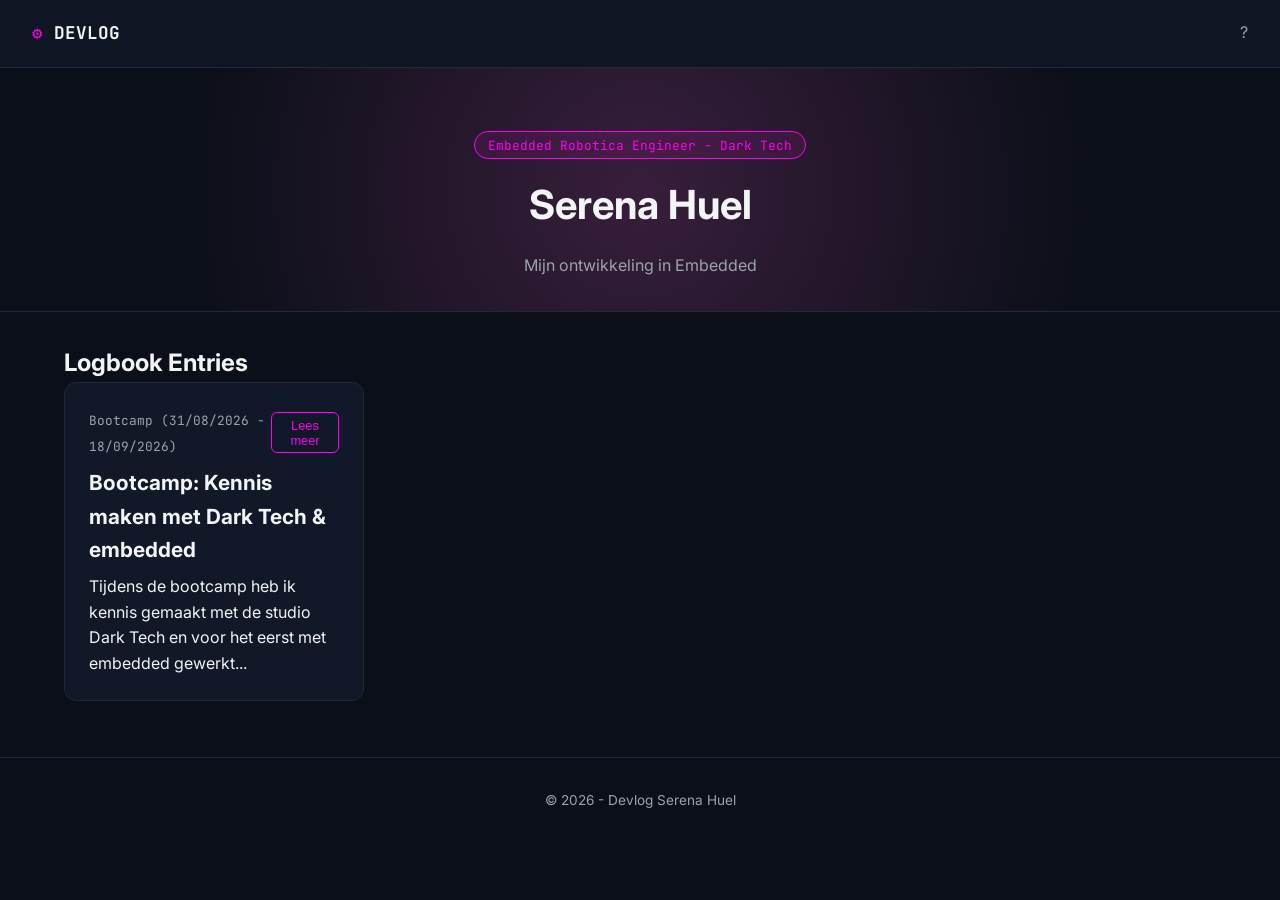
==== index.html @ 44e6a1cc "bootcamp" ====
<!DOCTYPE html>
<html lang="nl">
<head>
  <meta charset="UTF-8">
  <meta name="viewport" content="width=device-width, initial-scale=1.0">
  <title>Devlog | Embedded Robotics Engineer</title>
  <link rel="stylesheet" href="style.css">
  <link href="https://fonts.googleapis.com/css2?family=JetBrains+Mono:wght@400;700&family=Inter:wght@300;400;600&display=swap" rel="stylesheet">
</head>
<body>

  <nav class="navbar">
    <div class="logo">
      <span class="icon">&#9881;</span> DEVLOG</span>
    </div>
    <ul class="nav-links">
      <li><a href="#about">?</a></li>
    </ul>
  </nav>

  <header class="hero">
    <div class="hero-content">
      <span class="badge">Embedded Robotica Engineer - Dark Tech</span>
      <h1>Serena Huel</h1>
      <p>Mijn ontwikkeling in Embedded</p>
    </div>
  </header>

  <main class="container">

    <section class="posts-section" id="posts">
      <h2>Logbook Entries</h2>

      <article class="card post-card">
        <div class="post-header">
          <div>
            <span class="post-date">Bootcamp (31/08/2026 - 18/09/2026)</span>
          </div>
          <button class="toggle-btn" onclick="togglePost(this)">Lees meer</button>
        </div>
        <h3 class="post-title">Bootcamp: Kennis maken met Dark Tech & embedded</h3>
        <p class="post-excerpt">
          Tijdens de bootcamp heb ik kennis gemaakt met de studio Dark Tech en voor het eerst met embedded gewerkt...
        </p>
        <div class="post-body hidden">
          <hr>
          <p>
            Week 1: Deze week heb ik gewerkt aan de fictieve analyse over technologie. Ik heb deze gehouden over Ultron, aangezien dit mij een gepast topic leek.
            Voornamelijk vanwege het feit dat Ultron begon als een AI die de wereld zou moeten redden en daarna evil werd en een lichaam aannam. 
            We hadden onze eerste embedded les. Ik vond dit vrij lastig, omdat alles niet in een keer ging zoals ik wilde. 
            Uiteindelijk is het me toch gelukt om met de tutorial het werkend te krijgen. De lampjes gingen aan, knopjes werkte etc. 
            Na de tutorial wilde ik een tutorial volgen waarbij ik met het LCD schermpje het weer kon laten zien. Dit ging helemaal fout, er kwam rook van het schermpje af.
            Ik wist niet wat er fout was gegaan totdat ik een nieuw schermpje kreeg en het opnieuw probeerde, ik had de draadjes fout aangesloten.

            Week 2 (Foto nog Toevoegen): Deze week ben ik weer bezig geweest met een embedded les. ik heb geprobeerd een soort gambling systeem te maken met het embedded kitje, maar het is me nog niet gelukt.
            Bij designing dark tech heb ik met mijn groepje een robotje gebouwd van knustselmaterialen. We hadden hier vijf kaarten voor, gebaseerd hier op moesten wij iets maken, dit werd een robot. (reminder aan mezelf om foto's toe te voegen.)

            Week 3: In week 3 kregen wij alle opdracht pitches, het waren er behoorlijk veel. De keuze was lastig, maar ik heb gelukkig het project gekregen wat op nummer 1 stond!
            Dat is Juf Aimee!
          </p>
          <h4>Belangrijkste inzichten:</h4>
          <ul>
            <li>Goed opletten op hoe je bepaalde dingen aansluit, voor je het weet is het kapot</li>
          </ul>
        </div>
      </article>

    </section>
  </main>

  <footer>
    <p>&copy; 2026 - Devlog Serena Huel</p>
  </footer>

  <script src="script.js"></script>
</body>
</html>
---- style.css ----
:root {
  --bg-color: #0b0f19;
  --card-bg: #111827;
  --border-color: #1f2937;
  --text-main: #f3f4f6;
  --text-muted: #9ca3af;
  --accent: #ff00f2;
  --accent-hover: #d700a1;
  --code-bg: #05070c;
  --font-main: 'Inter', sans-serif;
  --font-mono: 'JetBrains Mono', monospace;
}

* {
  box-sizing: border-box;
  margin: 0;
  padding: 0;
}

body {
  background-color: var(--bg-color);
  color: var(--text-main);
  font-family: var(--font-main);
  line-height: 1.6;
}

.navbar {
  display: flex;
  justify-content: space-between;
  align-items: center;
  padding: 1.2rem 2rem;
  background-color: rgba(17, 24, 39, 0.8);
  backdrop-filter: blur(10px);
  border-bottom: 1px solid var(--border-color);
  position: sticky;
  top: 0;
  z-index: 100;
}

.logo {
  font-family: var(--font-mono);
  font-weight: 700;
  font-size: 1.1rem;
}

.icon {
  color: var(--accent);
}

.highlight {
  color: var(--accent);
}

.nav-links {
  display: flex;
  list-style: none;
  gap: 1.5rem;
}

.nav-links a {
  color: var(--text-muted);
  text-decoration: none;
  transition: color 0.3s;
}

.nav-links a:hover {
  color: var(--accent);
}

.hero {
  padding: 4rem 2rem 2rem;
  text-align: center;
  border-bottom: 1px solid var(--border-color);
  background: radial-gradient(circle at center, #381e3b 0%, var(--bg-color) 70%);
}

.badge {
  background: rgba(212, 36, 188, 0.1);
  color: var(--accent);
  padding: 0.3rem 0.8rem;
  border-radius: 20px;
  font-size: 0.8rem;
  font-family: var(--font-mono);
  border: 1px solid var(--accent);
}

.hero h1 {
  font-size: 2.5rem;
  margin: 1rem 0;
}

.hero p {
  color: var(--text-muted);
  max-width: 600px;
  margin: 0 auto;
}

.container {
  display: grid;
  grid-template-columns: 300px 1fr;
  gap: 2rem;
  max-width: 1200px;
  margin: 2rem auto;
  padding: 0 1.5rem;
}

@media (max-width: 768px) {
  .container {
    grid-template-columns: 1fr;
  }
}

.card {
  background-color: var(--card-bg);
  border: 1px solid var(--border-color);
  border-radius: 12px;
  padding: 1.5rem;
  margin-bottom: 1.5rem;
}

.card:hover {
  box-shadow: 0 0 3px 0 rgba(255, 0, 242, 1), 0 4px 6px 0 rgba(255, 0, 242, 1);
}

.post-header {
  display: flex;
  justify-content: space-between;
  align-items: center;
  margin-bottom: 0.5rem;
}

.post-date {
  font-size: 0.8rem;
  color: var(--text-muted);
  font-family: var(--font-mono);
}

.post-tag {
  background: rgba(255, 255, 255, 0.05);
  font-size: 0.75rem;
  padding: 0.2rem 0.5rem;
  border-radius: 4px;
  margin-left: 0.5rem;
}

.post-title {
  font-size: 1.3rem;
  margin-bottom: 0.5rem;
}

.toggle-btn {
  background: transparent;
  border: 1px solid var(--accent);
  color: var(--accent);
  padding: 0.3rem 0.8rem;
  border-radius: 6px;
  cursor: pointer;
  font-size: 0.8rem;
  transition: 0.2s;
}

.toggle-btn:hover {
  background: var(--accent);
  color: #000;
}

.post-body {
  margin-top: 1rem;
}

.post-body.hidden {
  display: none;
}

hr {
  border: 0;
  height: 1px;
  background: var(--border-color);
  margin: 1rem 0;
}

footer {
  text-align: center;
  padding: 2rem;
  border-top: 1px solid var(--border-color);
  color: var(--text-muted);
  font-size: 0.85rem;
}
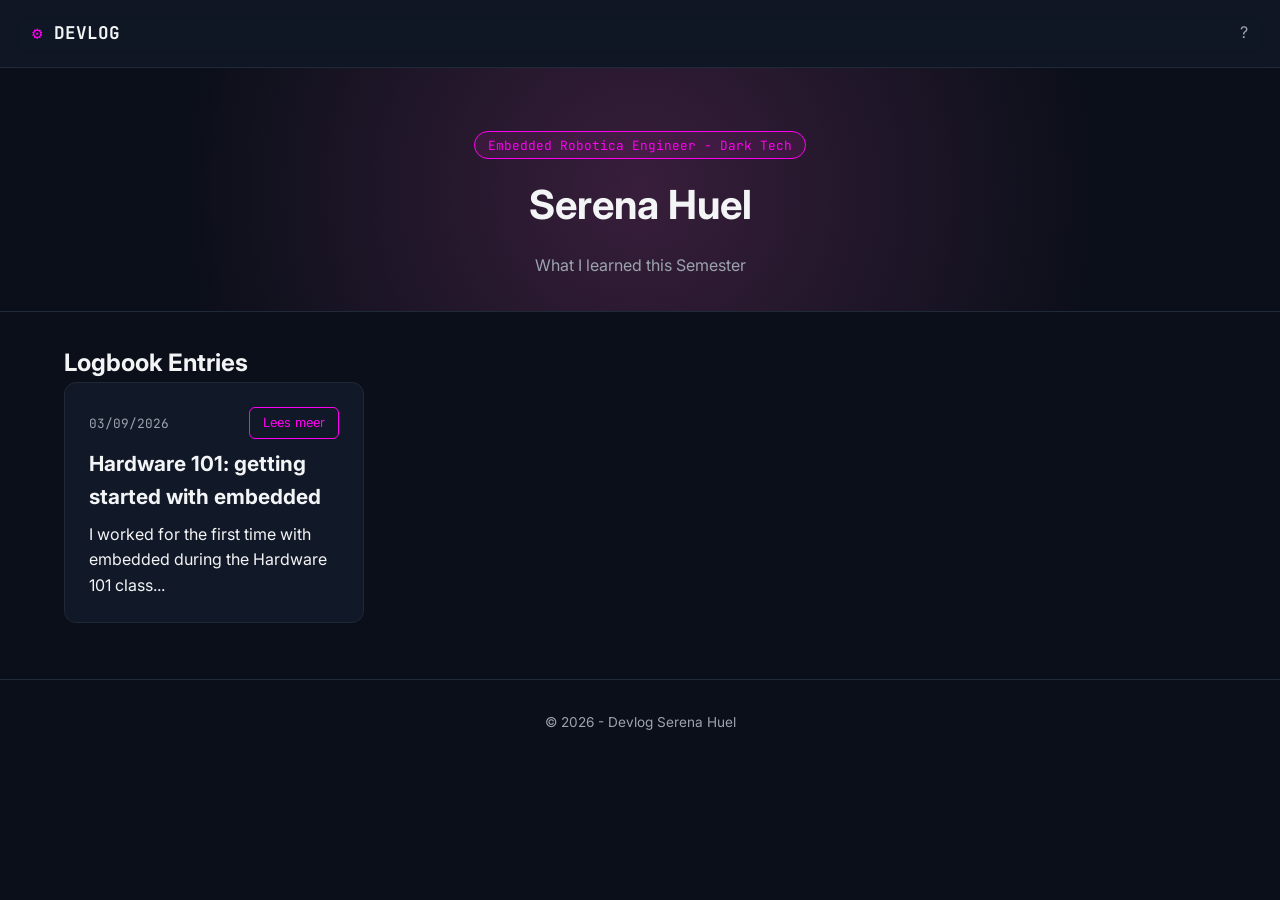
==== commit 90650ece: "bootcamp" ====
--- a/index.html
+++ b/index.html
@@ -3,7 +3,7 @@
 <head>
   <meta charset="UTF-8">
   <meta name="viewport" content="width=device-width, initial-scale=1.0">
-  <title>Devlog | Embedded Robotics Engineer</title>
+  <title>Devlog | Home</title>
   <link rel="stylesheet" href="style.css">
   <link href="https://fonts.googleapis.com/css2?family=JetBrains+Mono:wght@400;700&family=Inter:wght@300;400;600&display=swap" rel="stylesheet">
 </head>
@@ -14,7 +14,7 @@
       <span class="icon">&#9881;</span> DEVLOG</span>
     </div>
     <ul class="nav-links">
-      <li><a href="#about">?</a></li>
+      <li><a href="#">?</a></li>
     </ul>
   </nav>
 
@@ -22,7 +22,7 @@
     <div class="hero-content">
       <span class="badge">Embedded Robotica Engineer - Dark Tech</span>
       <h1>Serena Huel</h1>
-      <p>Mijn ontwikkeling in Embedded</p>
+      <p>What I learned this Semester</p>
     </div>
   </header>
 
@@ -34,35 +34,14 @@
       <article class="card post-card">
         <div class="post-header">
           <div>
-            <span class="post-date">Bootcamp (31/08/2026 - 18/09/2026)</span>
+            <span class="post-date">03/09/2026</span>
           </div>
-          <button class="toggle-btn" onclick="togglePost(this)">Lees meer</button>
+            <a class="toggle-btn" href="hardware101.html">Lees meer</a>        
         </div>
-        <h3 class="post-title">Bootcamp: Kennis maken met Dark Tech & embedded</h3>
+        <h3 class="post-title">Hardware 101: getting started with embedded</h3>
         <p class="post-excerpt">
-          Tijdens de bootcamp heb ik kennis gemaakt met de studio Dark Tech en voor het eerst met embedded gewerkt...
+            I worked for the first time with embedded during the Hardware 101 class...
         </p>
-        <div class="post-body hidden">
-          <hr>
-          <p>
-            Week 1: Deze week heb ik gewerkt aan de fictieve analyse over technologie. Ik heb deze gehouden over Ultron, aangezien dit mij een gepast topic leek.
-            Voornamelijk vanwege het feit dat Ultron begon als een AI die de wereld zou moeten redden en daarna evil werd en een lichaam aannam. 
-            We hadden onze eerste embedded les. Ik vond dit vrij lastig, omdat alles niet in een keer ging zoals ik wilde. 
-            Uiteindelijk is het me toch gelukt om met de tutorial het werkend te krijgen. De lampjes gingen aan, knopjes werkte etc. 
-            Na de tutorial wilde ik een tutorial volgen waarbij ik met het LCD schermpje het weer kon laten zien. Dit ging helemaal fout, er kwam rook van het schermpje af.
-            Ik wist niet wat er fout was gegaan totdat ik een nieuw schermpje kreeg en het opnieuw probeerde, ik had de draadjes fout aangesloten.
-
-            Week 2 (Foto nog Toevoegen): Deze week ben ik weer bezig geweest met een embedded les. ik heb geprobeerd een soort gambling systeem te maken met het embedded kitje, maar het is me nog niet gelukt.
-            Bij designing dark tech heb ik met mijn groepje een robotje gebouwd van knustselmaterialen. We hadden hier vijf kaarten voor, gebaseerd hier op moesten wij iets maken, dit werd een robot. (reminder aan mezelf om foto's toe te voegen.)
-
-            Week 3: In week 3 kregen wij alle opdracht pitches, het waren er behoorlijk veel. De keuze was lastig, maar ik heb gelukkig het project gekregen wat op nummer 1 stond!
-            Dat is Juf Aimee!
-          </p>
-          <h4>Belangrijkste inzichten:</h4>
-          <ul>
-            <li>Goed opletten op hoe je bepaalde dingen aansluit, voor je het weet is het kapot</li>
-          </ul>
-        </div>
       </article>
 
     </section>
--- a/style.css
+++ b/style.css
@@ -157,6 +157,7 @@
   cursor: pointer;
   font-size: 0.8rem;
   transition: 0.2s;
+  text-decoration: none;
 }
 
 .toggle-btn:hover {
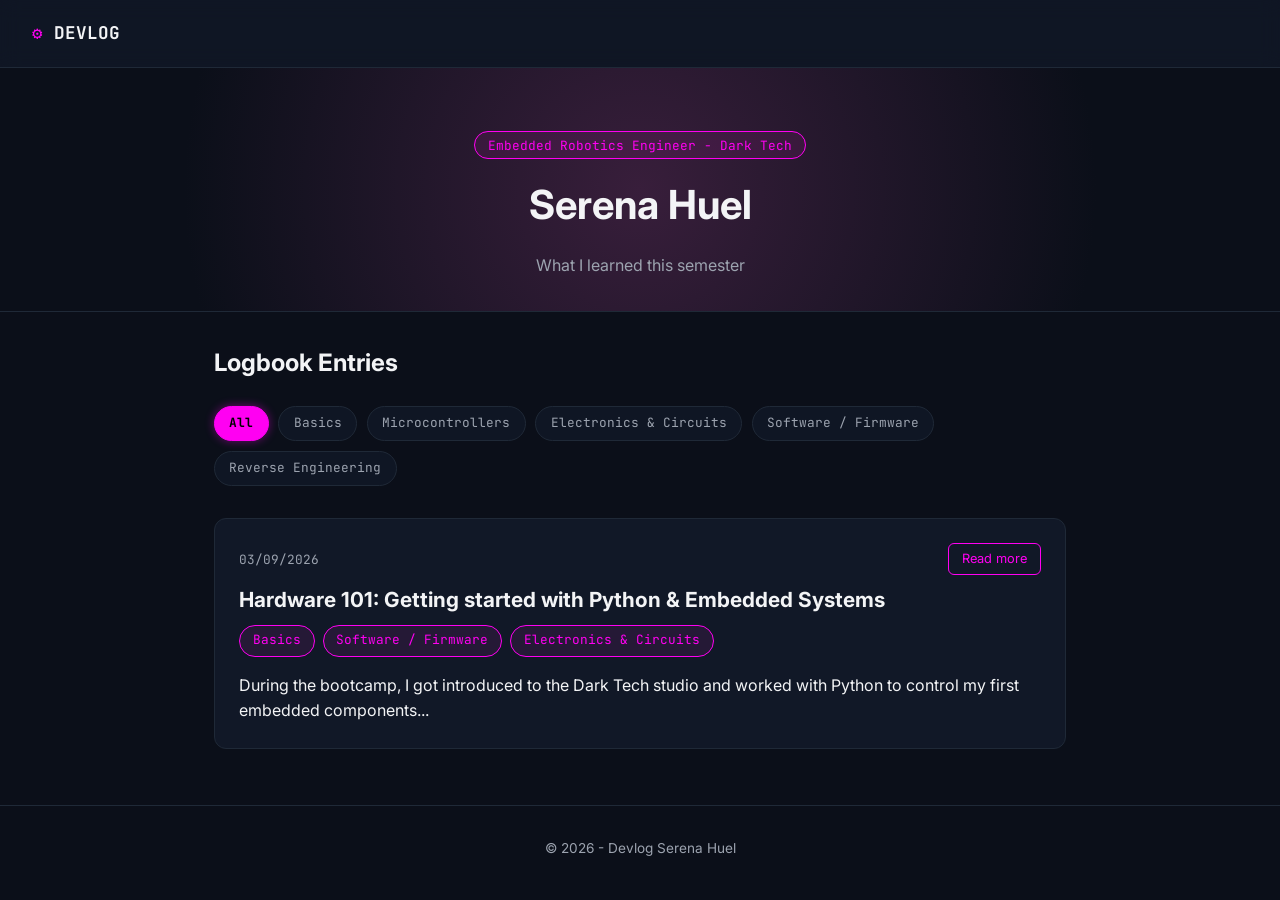
==== commit bc1fc55d: "bootcamp" ====
--- a/index.html
+++ b/index.html
@@ -1,5 +1,5 @@
 <!DOCTYPE html>
-<html lang="nl">
+<html lang="en">
 <head>
   <meta charset="UTF-8">
   <meta name="viewport" content="width=device-width, initial-scale=1.0">
@@ -11,18 +11,17 @@
 
   <nav class="navbar">
     <div class="logo">
-      <span class="icon">&#9881;</span> DEVLOG</span>
+      <span class="icon">&#9881;</span> DEVLOG
     </div>
     <ul class="nav-links">
-      <li><a href="#">?</a></li>
     </ul>
   </nav>
 
   <header class="hero">
     <div class="hero-content">
-      <span class="badge">Embedded Robotica Engineer - Dark Tech</span>
+      <span class="badge">Embedded Robotics Engineer - Dark Tech</span>
       <h1>Serena Huel</h1>
-      <p>What I learned this Semester</p>
+      <p>What I learned this semester</p>
     </div>
   </header>
 
@@ -31,16 +30,33 @@
     <section class="posts-section" id="posts">
       <h2>Logbook Entries</h2>
 
-      <article class="card post-card">
+      <div class="filter-container">
+        <span class="filter-tag active" data-filter="all">All</span>
+        <span class="filter-tag" data-filter="basics">Basics</span>
+        <span class="filter-tag" data-filter="microcontrollers">Microcontrollers</span>
+        <span class="filter-tag" data-filter="electronics">Electronics & Circuits</span>
+        <span class="filter-tag" data-filter="software">Software / Firmware</span>
+        <span class="filter-tag" data-filter="reverse-engineering">Reverse Engineering</span>
+      </div>
+
+      <article class="card post-card" data-tags="basics software electronics">
         <div class="post-header">
           <div>
             <span class="post-date">03/09/2026</span>
           </div>
-            <a class="toggle-btn" href="hardware101.html">Lees meer</a>        
+          <a class="toggle-btn" href="hardware101.html">Read more</a>        
         </div>
-        <h3 class="post-title">Hardware 101: getting started with embedded</h3>
+        
+        <h3 class="post-title">Hardware 101: Getting started with Python & Embedded Systems</h3>
+        
+        <div class="post-tags">
+          <span class="tag">Basics</span>
+          <span class="tag">Software / Firmware</span>
+          <span class="tag">Electronics & Circuits</span>
+        </div>
+
         <p class="post-excerpt">
-            I worked for the first time with embedded during the Hardware 101 class...
+          During the bootcamp, I got introduced to the Dark Tech studio and worked with Python to control my first embedded components...
         </p>
       </article>
 
--- a/style.css
+++ b/style.css
@@ -97,25 +97,54 @@
 
 .container {
   display: grid;
-  grid-template-columns: 300px 1fr;
-  gap: 2rem;
-  max-width: 1200px;
+  grid-template-columns: 1fr;
+  max-width: 900px;
   margin: 2rem auto;
   padding: 0 1.5rem;
 }
 
-@media (max-width: 768px) {
-  .container {
-    grid-template-columns: 1fr;
-  }
-}
-
+/* --- FILTER BAR STYLES --- */
+.filter-container {
+  display: flex;
+  flex-wrap: wrap;
+  gap: 0.6rem;
+  margin: 1.5rem 0 2rem 0;
+}
+
+.filter-tag {
+  background: rgba(17, 24, 39, 0.8);
+  color: var(--text-muted);
+  padding: 0.4rem 0.9rem;
+  border-radius: 20px;
+  font-size: 0.8rem;
+  font-family: var(--font-mono);
+  border: 1px solid var(--border-color);
+  cursor: pointer;
+  transition: all 0.25s ease;
+  user-select: none;
+}
+
+.filter-tag:hover {
+  border-color: var(--accent);
+  color: var(--accent);
+}
+
+.filter-tag.active {
+  background: var(--accent);
+  color: #000;
+  font-weight: 700;
+  border-color: var(--accent);
+  box-shadow: 0 0 10px rgba(255, 0, 242, 0.4);
+}
+
+/* --- CARDS & POSTS --- */
 .card {
   background-color: var(--card-bg);
   border: 1px solid var(--border-color);
   border-radius: 12px;
   padding: 1.5rem;
   margin-bottom: 1.5rem;
+  transition: opacity 0.3s ease, transform 0.3s ease, box-shadow 0.3s ease;
 }
 
 .card:hover {
@@ -135,14 +164,6 @@
   font-family: var(--font-mono);
 }
 
-.post-tag {
-  background: rgba(255, 255, 255, 0.05);
-  font-size: 0.75rem;
-  padding: 0.2rem 0.5rem;
-  border-radius: 4px;
-  margin-left: 0.5rem;
-}
-
 .post-title {
   font-size: 1.3rem;
   margin-bottom: 0.5rem;
@@ -165,12 +186,21 @@
   color: #000;
 }
 
-.post-body {
-  margin-top: 1rem;
-}
-
-.post-body.hidden {
-  display: none;
+.post-tags {
+  display: flex;
+  flex-wrap: wrap;
+  gap: 0.5rem;
+  margin: 0.5rem 0 1rem 0;
+}
+
+.tag {
+  background: rgba(212, 36, 188, 0.1);
+  color: var(--accent);
+  padding: 0.3rem 0.8rem;
+  border-radius: 20px;
+  font-size: 0.8rem;
+  font-family: var(--font-mono);
+  border: 1px solid var(--accent);
 }
 
 hr {
@@ -180,6 +210,56 @@
   margin: 1rem 0;
 }
 
+/* --- ARTICLE DETAIL PAGE STYLES --- */
+.article-detail {
+  padding: 2.5rem;
+}
+
+.article-header h1 {
+  font-size: 2.2rem;
+  margin: 0.8rem 0;
+  line-height: 1.3;
+}
+
+.article-content {
+  margin-top: 1.5rem;
+}
+
+.article-content h2 {
+  font-size: 1.4rem;
+  color: var(--accent);
+  margin: 1.8rem 0 0.8rem 0;
+  font-family: var(--font-mono);
+}
+
+.article-content p {
+  margin-bottom: 1.2rem;
+  color: #d1d5db;
+}
+
+.article-content ul {
+  margin: 0.8rem 0 1.5rem 1.5rem;
+  color: #d1d5db;
+}
+
+.article-content li {
+  margin-bottom: 0.5rem;
+}
+
+.article-content strong {
+  color: var(--text-main);
+}
+
+.article-content a {
+  color: var(--text-main); /* or #ffffff */
+  text-decoration: underline;
+  transition: color 0.2s ease;
+}
+
+.article-content a:hover {
+  color: var(--accent);
+}
+
 footer {
   text-align: center;
   padding: 2rem;
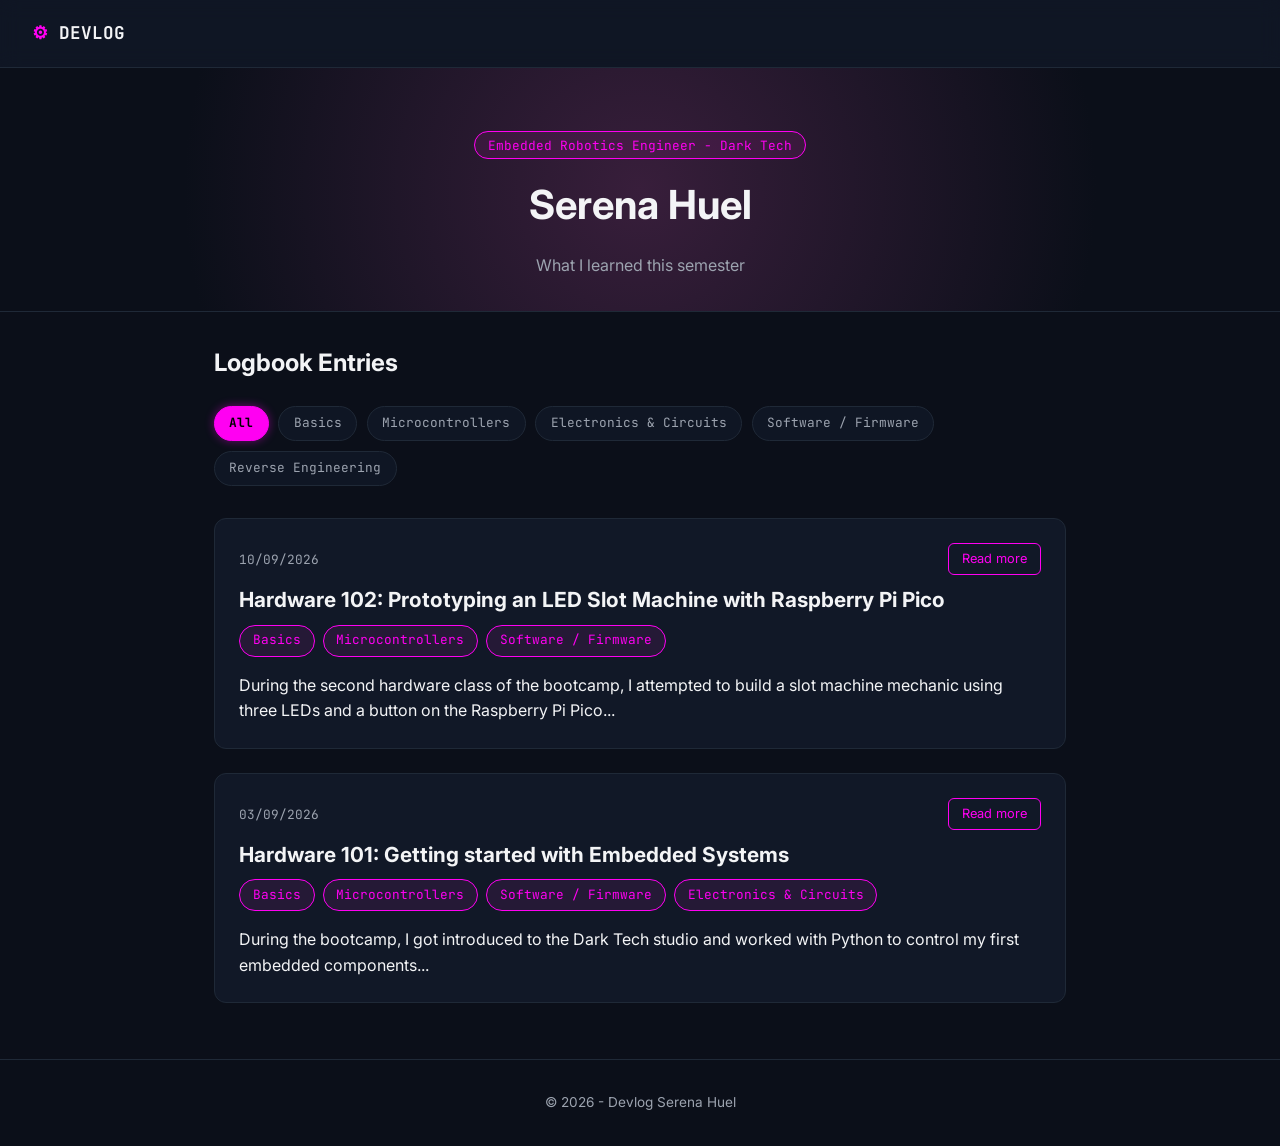
==== commit 3bfe157f: "bootcamp" ====
--- a/index.html
+++ b/index.html
@@ -28,37 +28,59 @@
   <main class="container">
 
     <section class="posts-section" id="posts">
-      <h2>Logbook Entries</h2>
+        <h2>Logbook Entries</h2>
 
-      <div class="filter-container">
-        <span class="filter-tag active" data-filter="all">All</span>
-        <span class="filter-tag" data-filter="basics">Basics</span>
-        <span class="filter-tag" data-filter="microcontrollers">Microcontrollers</span>
-        <span class="filter-tag" data-filter="electronics">Electronics & Circuits</span>
-        <span class="filter-tag" data-filter="software">Software / Firmware</span>
-        <span class="filter-tag" data-filter="reverse-engineering">Reverse Engineering</span>
-      </div>
-
-      <article class="card post-card" data-tags="basics software electronics">
-        <div class="post-header">
-          <div>
-            <span class="post-date">03/09/2026</span>
-          </div>
-          <a class="toggle-btn" href="hardware101.html">Read more</a>        
-        </div>
-        
-        <h3 class="post-title">Hardware 101: Getting started with Python & Embedded Systems</h3>
-        
-        <div class="post-tags">
-          <span class="tag">Basics</span>
-          <span class="tag">Software / Firmware</span>
-          <span class="tag">Electronics & Circuits</span>
+        <div class="filter-container">
+            <span class="filter-tag active" data-filter="all">All</span>
+            <span class="filter-tag" data-filter="basics">Basics</span>
+            <span class="filter-tag" data-filter="microcontrollers">Microcontrollers</span>
+            <span class="filter-tag" data-filter="electronics">Electronics & Circuits</span>
+            <span class="filter-tag" data-filter="software">Software / Firmware</span>
+            <span class="filter-tag" data-filter="reverse-engineering">Reverse Engineering</span>
         </div>
 
-        <p class="post-excerpt">
-          During the bootcamp, I got introduced to the Dark Tech studio and worked with Python to control my first embedded components...
-        </p>
-      </article>
+        <article class="card post-card" data-tags="basics microcontrollers software">
+            <div class="post-header">
+                <div>
+                    <span class="post-date">10/09/2026</span>
+                </div>
+                <a class="toggle-btn" href="hardware102.html">Read more</a>        
+            </div>
+  
+            <h3 class="post-title">Hardware 102: Prototyping an LED Slot Machine with Raspberry Pi Pico</h3>
+  
+            <div class="post-tags">
+                <span class="tag">Basics</span>
+                <span class="tag">Microcontrollers</span>
+                <span class="tag">Software / Firmware</span>
+            </div>
+
+            <p class="post-excerpt">
+                During the second hardware class of the bootcamp, I attempted to build a slot machine mechanic using three LEDs and a button on the Raspberry Pi Pico...
+            </p>
+        </article>
+
+        <article class="card post-card" data-tags="basics microcontrollers software electronics">
+            <div class="post-header">
+                <div>
+                    <span class="post-date">03/09/2026</span>
+                </div>
+                <a class="toggle-btn" href="hardware101.html">Read more</a>        
+            </div>
+        
+            <h3 class="post-title">Hardware 101: Getting started with Embedded Systems</h3>
+        
+            <div class="post-tags">
+                <span class="tag">Basics</span>
+                <span class="tag">Microcontrollers</span>
+                <span class="tag">Software / Firmware</span>
+                <span class="tag">Electronics & Circuits</span>
+            </div>
+
+            <p class="post-excerpt">
+                During the bootcamp, I got introduced to the Dark Tech studio and worked with Python to control my first embedded components...
+            </p>
+        </article>
 
     </section>
   </main>
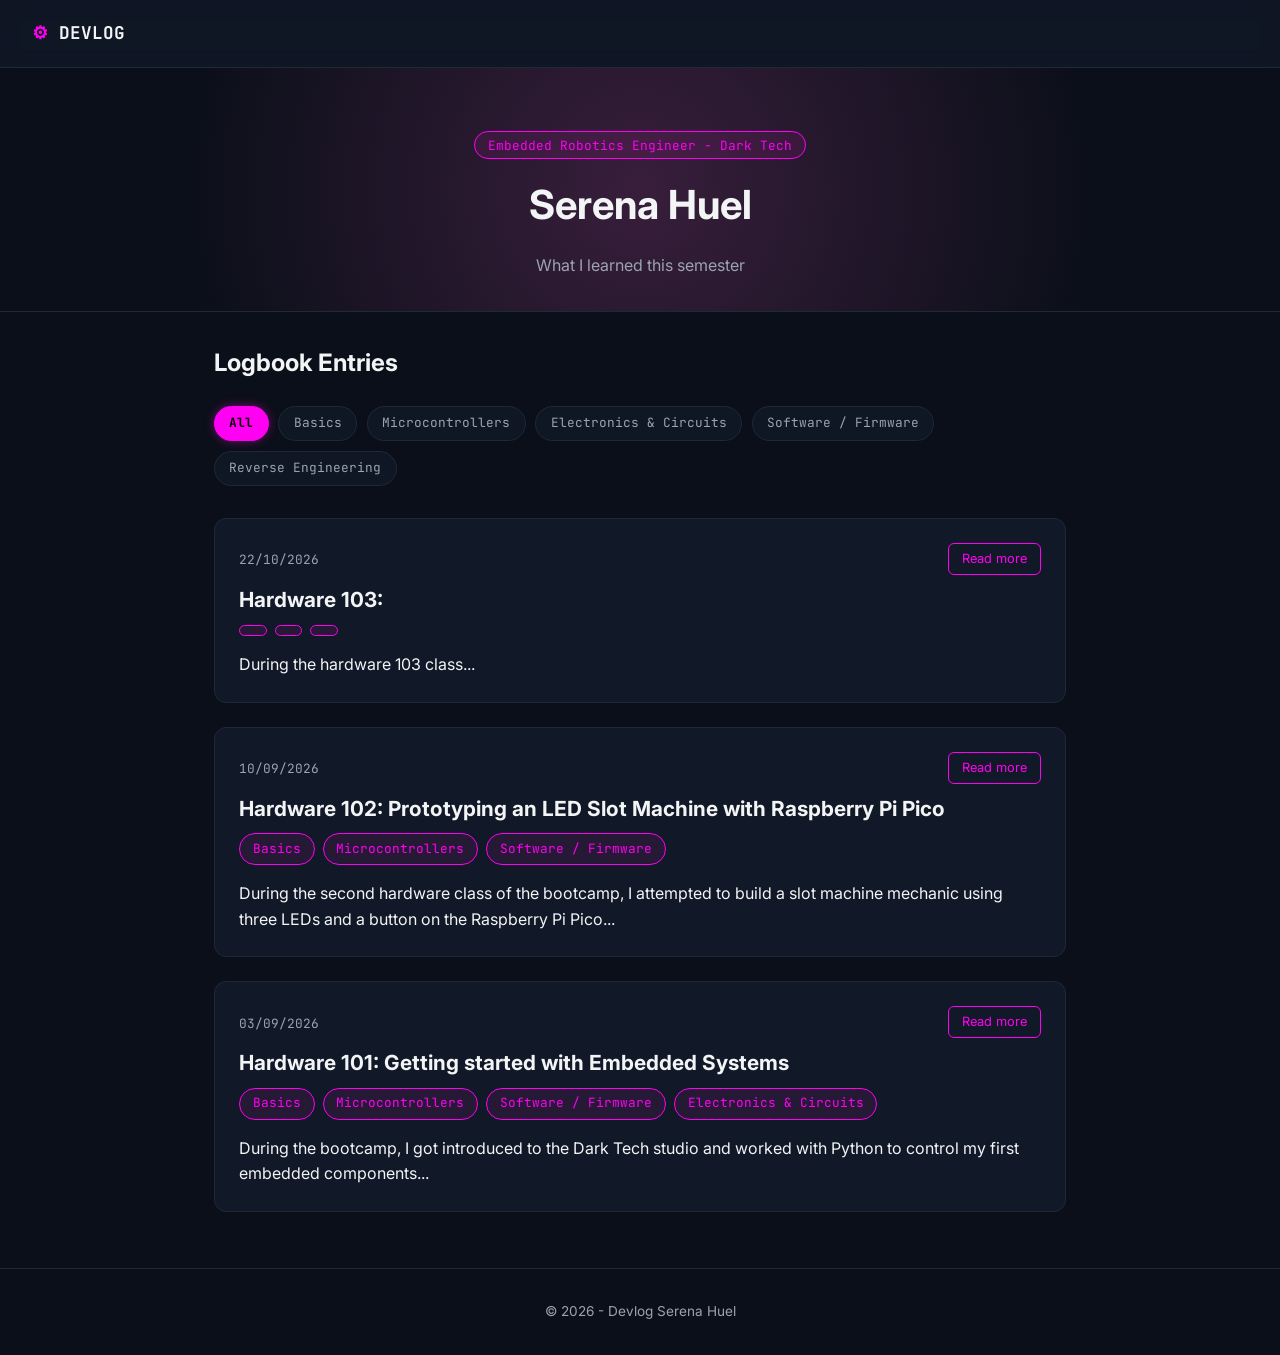
==== commit 93e5b33a: "hardware" ====
--- a/index.html
+++ b/index.html
@@ -38,6 +38,27 @@
             <span class="filter-tag" data-filter="software">Software / Firmware</span>
             <span class="filter-tag" data-filter="reverse-engineering">Reverse Engineering</span>
         </div>
+
+        <article class="card post-card" data-tags="">
+            <div class="post-header">
+                <div>
+                    <span class="post-date">22/10/2026</span>
+                </div>
+                <a class="toggle-btn" href="hardware103.html">Read more</a>        
+            </div>
+  
+            <h3 class="post-title">Hardware 103: </h3>
+  
+            <div class="post-tags">
+                <span class="tag"></span>
+                <span class="tag"></span>
+                <span class="tag"></span>
+            </div>
+
+            <p class="post-excerpt">
+                During the hardware 103 class...
+            </p>
+        </article>
 
         <article class="card post-card" data-tags="basics microcontrollers software">
             <div class="post-header">
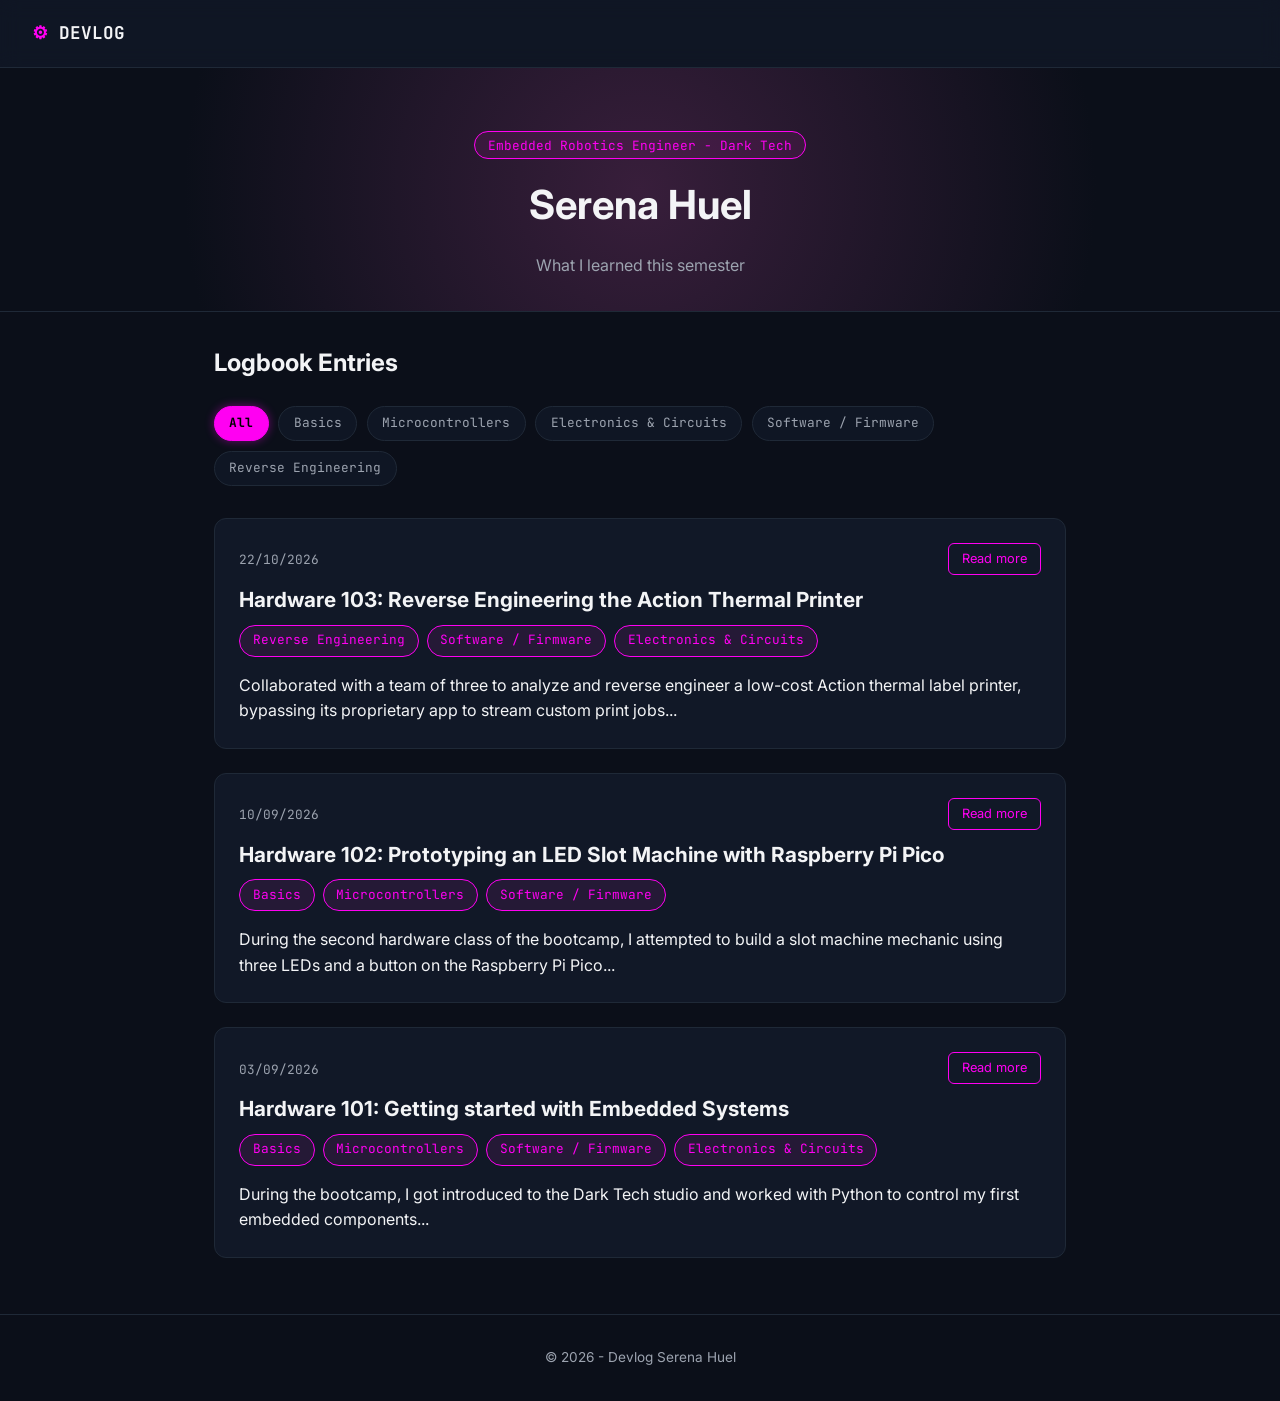
==== commit 5457c864: "hardware" ====
--- a/index.html
+++ b/index.html
@@ -39,24 +39,24 @@
             <span class="filter-tag" data-filter="reverse-engineering">Reverse Engineering</span>
         </div>
 
-        <article class="card post-card" data-tags="">
+        <article class="card post-card" data-tags="reverse-engineering software electronics">
             <div class="post-header">
                 <div>
-                    <span class="post-date">22/10/2026</span>
+                <span class="post-date">22/10/2026</span>
                 </div>
                 <a class="toggle-btn" href="hardware103.html">Read more</a>        
             </div>
-  
-            <h3 class="post-title">Hardware 103: </h3>
-  
+
+            <h3 class="post-title">Hardware 103: Reverse Engineering the Action Thermal Printer</h3>
+
             <div class="post-tags">
-                <span class="tag"></span>
-                <span class="tag"></span>
-                <span class="tag"></span>
+                <span class="tag">Reverse Engineering</span>
+                <span class="tag">Software / Firmware</span>
+                <span class="tag">Electronics & Circuits</span>
             </div>
 
             <p class="post-excerpt">
-                During the hardware 103 class...
+                Collaborated with a team of three to analyze and reverse engineer a low-cost Action thermal label printer, bypassing its proprietary app to stream custom print jobs...
             </p>
         </article>
 
--- a/style.css
+++ b/style.css
@@ -260,6 +260,43 @@
   color: var(--accent);
 }
 
+.article-image-container {
+  margin: 1.5rem 0;
+  text-align: center;
+}
+
+.article-img {
+  width: 100%;
+  max-width: 450px; /* Limits maximum display size */
+  height: auto;      /* Keeps correct aspect ratio */
+  border-radius: 8px;
+  border: 1px solid var(--border-color);
+  display: block;
+  margin: 0 auto;    /* Centers image horizontally */
+}
+
+.img-caption {
+  display: block;
+  font-size: 0.8rem;
+  color: var(--text-muted);
+  font-family: var(--font-mono);
+  margin-top: 0.5rem;
+}
+
+.card-thumbnail {
+  margin: 0.8rem 0;
+  max-height: 200px;
+  overflow: hidden;
+  border-radius: 6px;
+  border: 1px solid var(--border-color);
+}
+
+.card-thumbnail img {
+  width: 100%;
+  height: 100%;
+  object-fit: cover;
+}
+
 footer {
   text-align: center;
   padding: 2rem;
